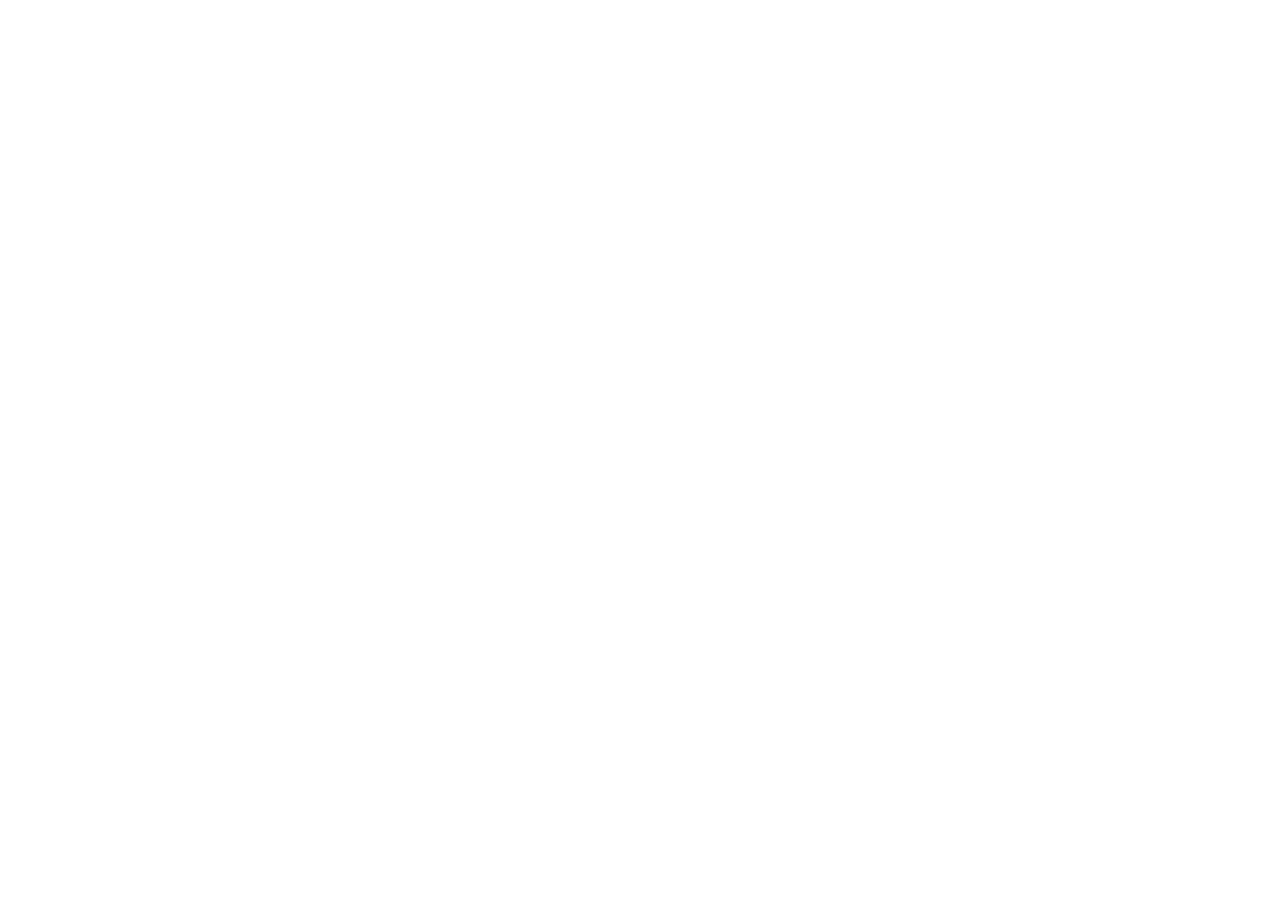
==== index.html @ 71e1ef62 "HTML Basic structure added" ====
<!DOCTYPE html>
<html lang="en">
<head>
    <meta charset="UTF-8">
    <meta name="viewport" content="width=device-width, initial-scale=1.0">
    <title>Crypter</title>
</head>
<body>
    
</body>
</html>
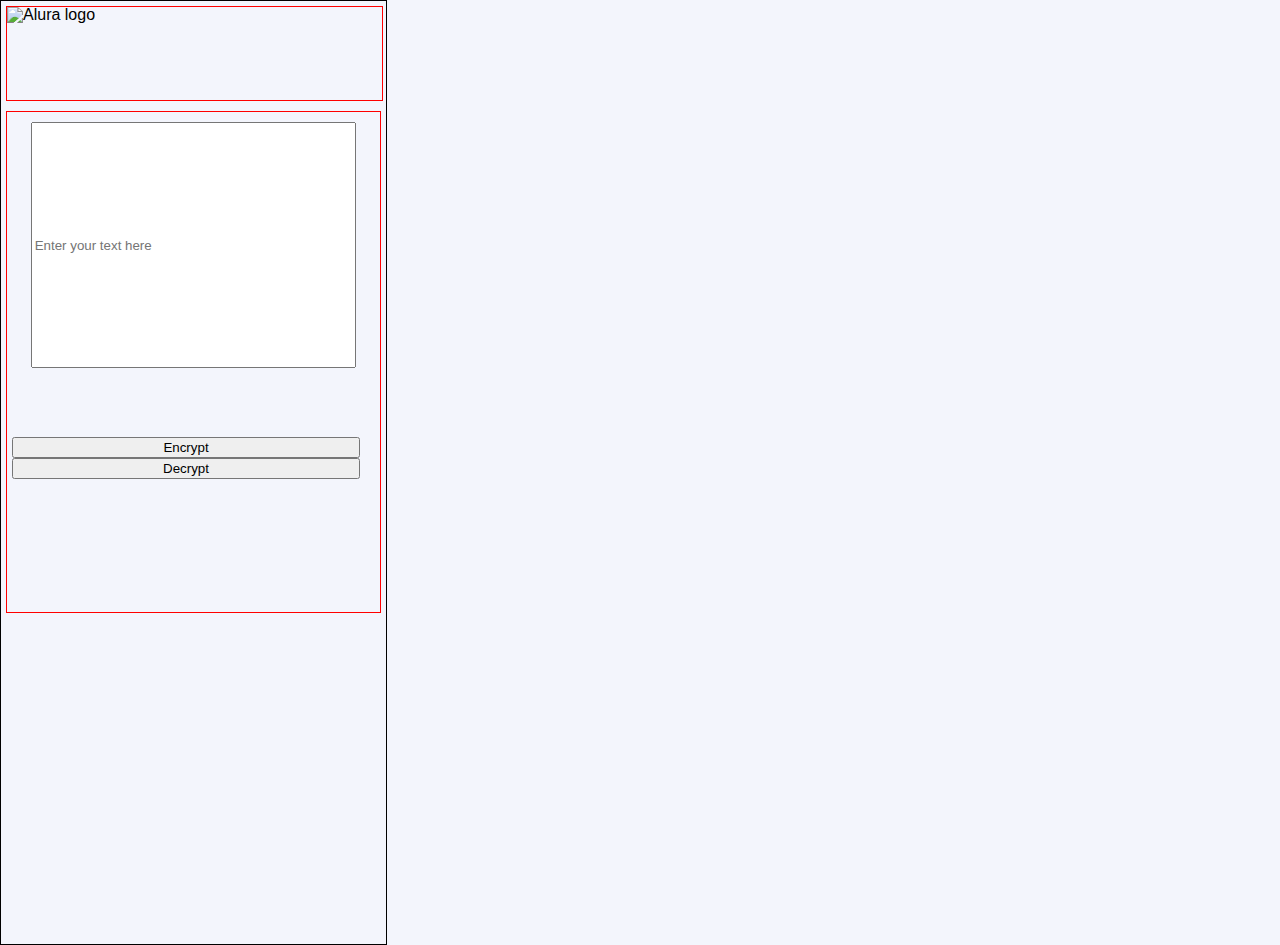
==== commit c4aa5ee6: "Started layout of the front end, mobile layout first" ====
--- a/index.html
+++ b/index.html
@@ -3,9 +3,35 @@
 <head>
     <meta charset="UTF-8">
     <meta name="viewport" content="width=device-width, initial-scale=1.0">
+    <link rel="stylesheet" href="reset.css">
+    <link rel="stylesheet" href="styles.css">
     <title>Crypter</title>
 </head>
 <body>
+    <header>
+        <div id="logo-div">
+            <img src="img/logo.jpg" alt="Alura logo" width="80px">
+        </div>
+    </header>
+    <main>
+        <div id="input-div">
+            <div id="textbox-div">
+                <input type="text" id="textbox" placeholder="Enter your text here">
+            </div>
+            <div id="buttons-div">
+                <button>Encrypt</button>
+                <button>Decrypt</button>
+            </div>
+        </div>
+        <div id="output-div">
+            <div id="output-display">
+
+            </div>
+        </div>
+    </main>
+    <footer>
+
+    </footer>
     
 </body>
 </html>--- a/styles.css
+++ b/styles.css
@@ -0,0 +1,41 @@
+body {
+    font-family: sans-serif;
+    background: #F3F5FC;
+    width: 375px;
+    height: 933px;
+    border: 1px solid black;
+    padding: 5px;
+}
+
+header {
+    width: 100%;
+    height: 10%;
+    margin: 0px 0px 10px 0px;
+    border: 1px solid red;
+}
+
+#input-div {
+    display: flex;
+    flex-direction: column;
+    height: 500px;
+    border: 1px solid red;
+
+}
+
+#textbox-div {
+    height: 60%;
+    padding: 10px;
+}
+
+#textbox {
+    display: block;
+    height: 80%;
+    width: 90%;
+    margin: auto;
+}
+
+#buttons-div {
+    display: flex;
+    flex-direction: column;
+    padding: 5px 20px 10px 5px;
+}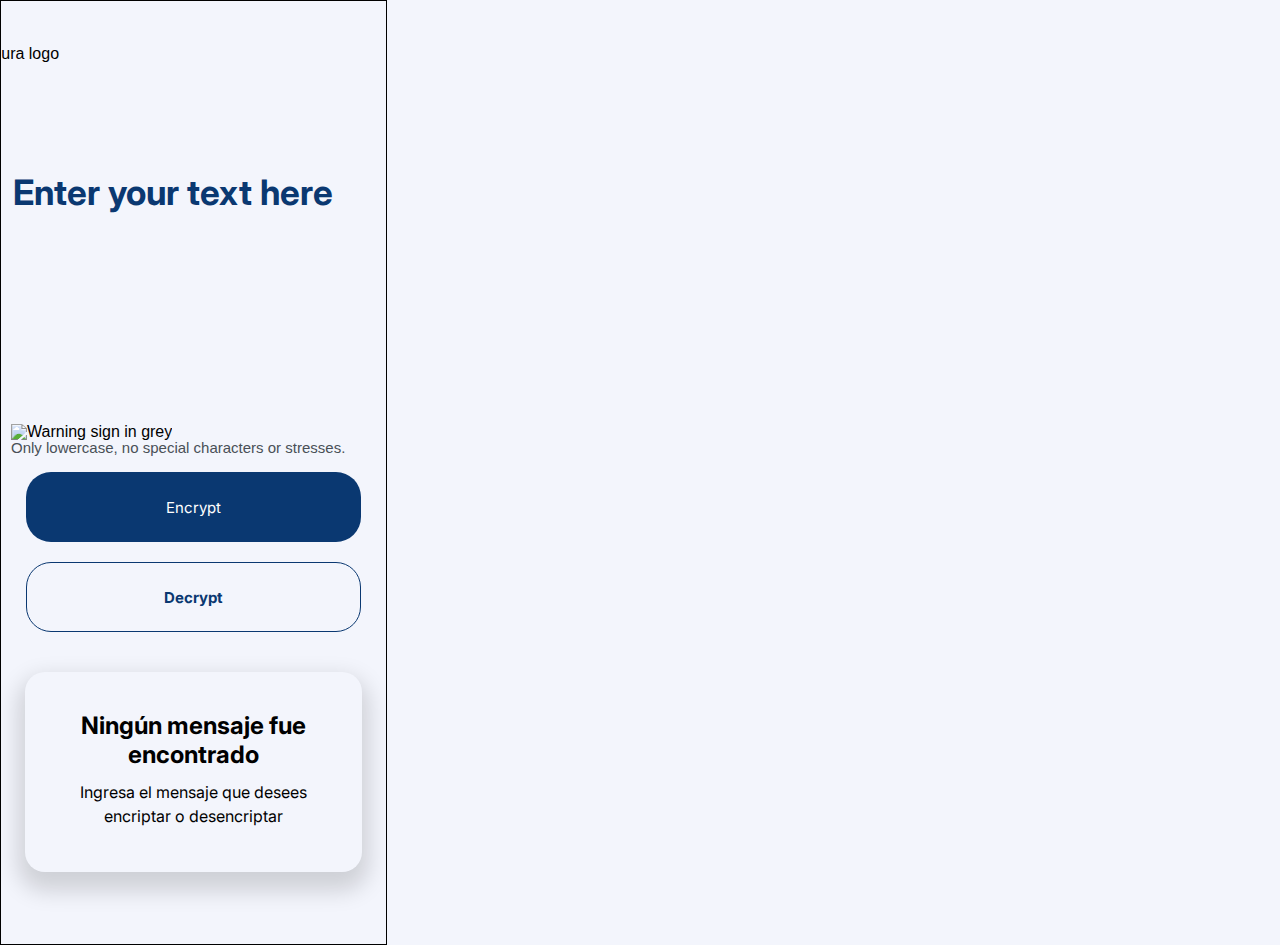
==== commit 83a5a9c1: "Finished mobile design" ====
--- a/index.html
+++ b/index.html
@@ -3,29 +3,44 @@
 <head>
     <meta charset="UTF-8">
     <meta name="viewport" content="width=device-width, initial-scale=1.0">
+
+
+    <!-- Font imports -->
+    <link rel="preconnect" href="https://fonts.googleapis.com">
+    <link rel="preconnect" href="https://fonts.gstatic.com" crossorigin>
+    <link href="https://fonts.googleapis.com/css2?family=Inter:wght@200;300&family=Montserrat:wght@300&display=swap" rel="stylesheet">
+
+
     <link rel="stylesheet" href="reset.css">
     <link rel="stylesheet" href="styles.css">
-    <title>Crypter</title>
+    <title>Encrypt</title>
 </head>
 <body>
     <header>
         <div id="logo-div">
-            <img src="img/logo.jpg" alt="Alura logo" width="80px">
+            <img src="img/Logo.png" width="140" alt="Alura logo">
         </div>
     </header>
     <main>
-        <div id="input-div">
+        <div id="input-area-div">
             <div id="textbox-div">
-                <input type="text" id="textbox" placeholder="Enter your text here">
+                <textarea name="" id="textbox" cols="30" rows="10" placeholder="Enter your text here"></textarea>
+                <div id="disclaimer">
+                    
+                    <img src="img/bi_exclamation-circle-fill-1.png" alt="Warning sign in grey">
+
+                    <p>Only lowercase, no special characters or stresses.</p>
+                </div>
             </div>
             <div id="buttons-div">
-                <button>Encrypt</button>
-                <button>Decrypt</button>
+                <button class="btn" id="encrypt-btn">Encrypt</button>
+                <button class="btn" id="decrypt-btn">Decrypt</button>
             </div>
         </div>
         <div id="output-div">
             <div id="output-display">
-
+                <h3>Ningún mensaje fue encontrado</h3>
+                <p>Ingresa el mensaje que desees encriptar o desencriptar</p>
             </div>
         </div>
     </main>
--- a/styles.css
+++ b/styles.css
@@ -9,33 +9,135 @@
 
 header {
     width: 100%;
-    height: 10%;
+    height: 96px;
     margin: 0px 0px 10px 0px;
-    border: 1px solid red;
+    display: flex;
+    flex-direction: column;
+    justify-content: center;
 }
 
-#input-div {
+#logo-div {
+    padding: 0;
+    display: flex;
+    flex-direction: row;
+    justify-content: start;
+    align-items: center;
+
+}
+
+#logo-div img {
+    margin-left: -35px;
+}
+
+#input-area-div {
+    margin-top: 50px;
     display: flex;
     flex-direction: column;
     height: 500px;
-    border: 1px solid red;
 
 }
 
 #textbox-div {
     height: 60%;
-    padding: 10px;
+    padding: 5px;
+    display: flex;
+    flex-direction: column;
+    justify-content: space-between;
 }
 
 #textbox {
     display: block;
     height: 80%;
-    width: 90%;
+    width: 100%;
     margin: auto;
+    background-color: #F3F5FC;
+    
+    border: none;
+    
+    font-size: 35px;
+    color:#0A3871;
+    font-family: 'Inter', sans-serif;
+    font-weight: bold;
+    
+    word-wrap: break-word;
+    resize: none;
+    outline: none;
+}
+
+#textbox::placeholder {
+    font-size: 35px;
+    color:#0A3871;
+    font-family: 'Inter', sans-serif;
+}
+
+#disclaimer img {
+    display: inline-block;
+}
+
+#disclaimer p {
+    display: inline-block;
+    font-size: 15px;
+    vertical-align: text-top;
+    color: #495057;
 }
 
 #buttons-div {
+    height: 160px;
+    margin-top: 10px;
     display: flex;
     flex-direction: column;
-    padding: 5px 20px 10px 5px;
+    justify-content: space-between;
+    padding: 0px 20px 0px 20px;
+
+}
+
+.btn {
+    height: 70px;
+    border-radius: 25px;
+    font-family: 'Inter';
+    font-size: 15px;
+}
+
+#encrypt-btn {
+    background-color: #0A3871;
+    color: white;
+    border: none;
+}
+
+#decrypt-btn {
+    background-color: #F3F5FC;
+    border: 1px solid #0A3871;
+    color: #0A3871;
+    font-weight: bold;
+}
+
+#output-div {
+    height: 200px;
+    width: 90%;
+    margin: auto;
+    margin-top: 20px;
+    border-radius: 20px;
+
+    box-shadow: 0px 12px 22px 7px rgba(0,0,0,0.15);
+}
+
+#output-display {
+    text-align: center;
+    line-height: 50px;
+    padding: 40px 20px 40px 20px;
+}
+
+#output-display h3{
+    font-family: 'Inter';
+    font-weight: 700;
+    font-size: 24px;
+    line-height: 28.8px;
+    margin: 0 0 10px 0;
+}
+
+#output-display p{
+    font-family: 'Inter';
+    font-weight: 400;
+    font-size: 16px;
+    line-height: 24px;
 }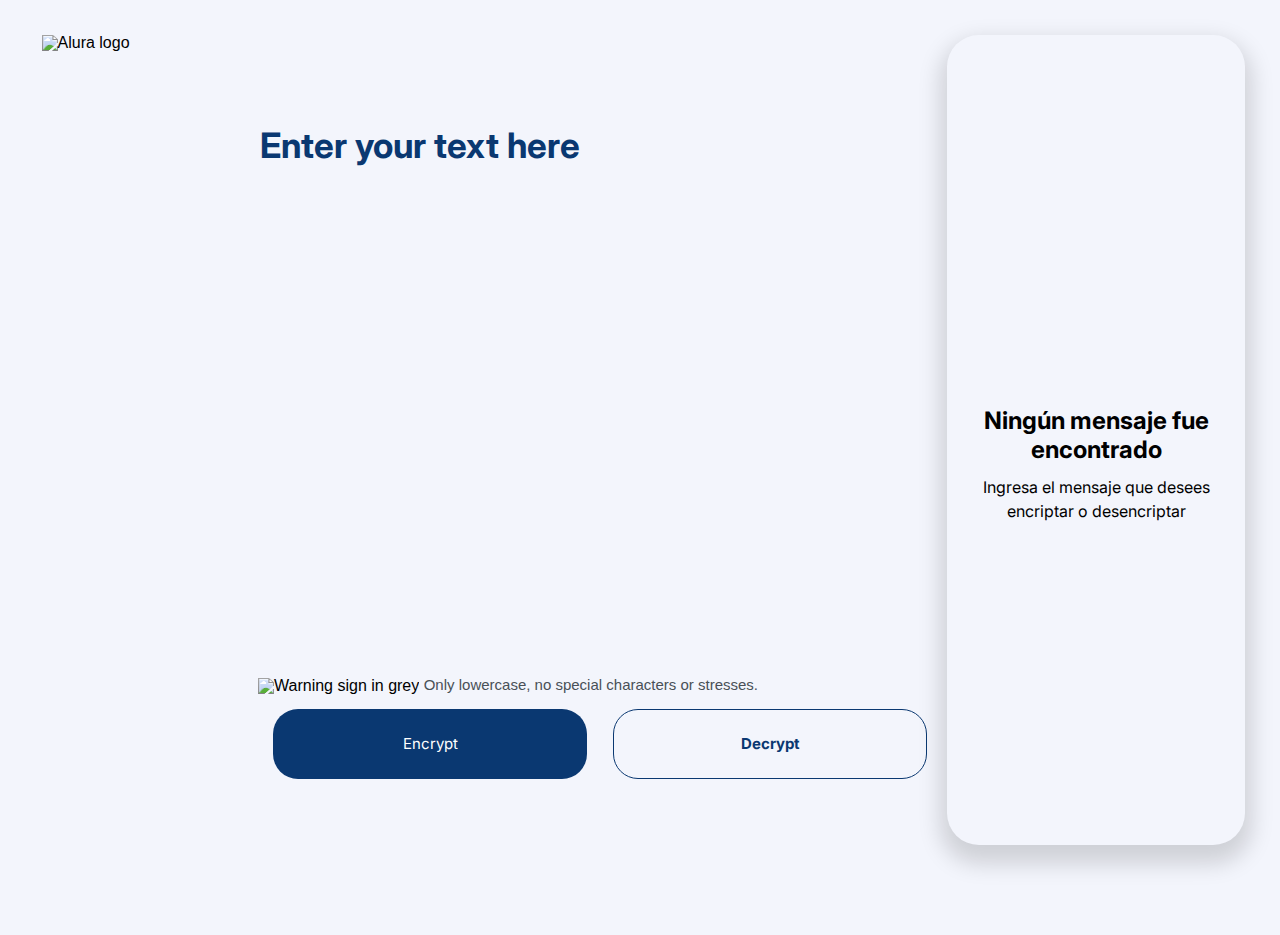
==== commit e818ac7b: "Finished the responsive design for tablets and laptops" ====
--- a/index.html
+++ b/index.html
@@ -10,7 +10,7 @@
     <link rel="preconnect" href="https://fonts.gstatic.com" crossorigin>
     <link href="https://fonts.googleapis.com/css2?family=Inter:wght@200;300&family=Montserrat:wght@300&display=swap" rel="stylesheet">
 
-
+    <!-- CSS stylesheets -->
     <link rel="stylesheet" href="reset.css">
     <link rel="stylesheet" href="styles.css">
     <title>Encrypt</title>
@@ -39,6 +39,7 @@
         </div>
         <div id="output-div">
             <div id="output-display">
+                <img src="img/Muñeco.png" alt="">
                 <h3>Ningún mensaje fue encontrado</h3>
                 <p>Ingresa el mensaje que desees encriptar o desencriptar</p>
             </div>
--- a/styles.css
+++ b/styles.css
@@ -1,16 +1,16 @@
 body {
     font-family: sans-serif;
     background: #F3F5FC;
-    width: 375px;
-    height: 933px;
-    border: 1px solid black;
     padding: 5px;
-}
+    height: 100%;
+}
+
+
 
 header {
     width: 100%;
-    height: 96px;
-    margin: 0px 0px 10px 0px;
+    height: 10%;
+    margin: 10px 0px 0px 0px;
     display: flex;
     flex-direction: column;
     justify-content: center;
@@ -29,16 +29,24 @@
     margin-left: -35px;
 }
 
+main {
+    height: 90%;
+    display: flex;
+    flex-direction: column;
+    justify-content: space-evenly;
+}
+
+
 #input-area-div {
     margin-top: 50px;
     display: flex;
     flex-direction: column;
-    height: 500px;
+    height: /*500px*/ 70%;
 
 }
 
 #textbox-div {
-    height: 60%;
+    height: 77%;
     padding: 5px;
     display: flex;
     flex-direction: column;
@@ -116,7 +124,7 @@
     width: 90%;
     margin: auto;
     margin-top: 20px;
-    border-radius: 20px;
+    border-radius: 32px;
 
     box-shadow: 0px 12px 22px 7px rgba(0,0,0,0.15);
 }
@@ -125,6 +133,10 @@
     text-align: center;
     line-height: 50px;
     padding: 40px 20px 40px 20px;
+}
+
+#output-display img {
+    display: none;
 }
 
 #output-display h3{
@@ -140,4 +152,66 @@
     font-weight: 400;
     font-size: 16px;
     line-height: 24px;
+}
+
+@media screen and (min-width: 768px) {
+    #buttons-div {
+        flex-direction: row;
+    }
+
+    .btn {
+        width: 48%;
+    }
+        
+}
+
+@media screen and (min-width: 1024px) {
+
+    html {
+        height: 100%;
+    }
+
+    body {
+        display: flex;
+        flex-direction: row;
+        height: 100%;
+    }
+
+    header {
+        width: 20%;
+        height: 100%;
+        margin-top: 30px;
+        justify-content: flex-start;
+
+    }
+
+    #logo-div {
+        flex-direction: column;
+    }
+
+    main {
+        width: 80%;
+        height: 100%;
+        flex-direction: row;
+        padding: 10px 30px 0px 0px;
+    }
+
+    #input-area-div {
+        width: 70%;
+        height: 90%;
+    }
+
+    #output-div {
+        width: 30%;
+        height: 90%;
+        display: flex;
+        flex-direction: column;
+        justify-content: center;
+    }
+
+    #output-display img{
+        display: inline-block;
+        width: 100%;
+    }
+    
 }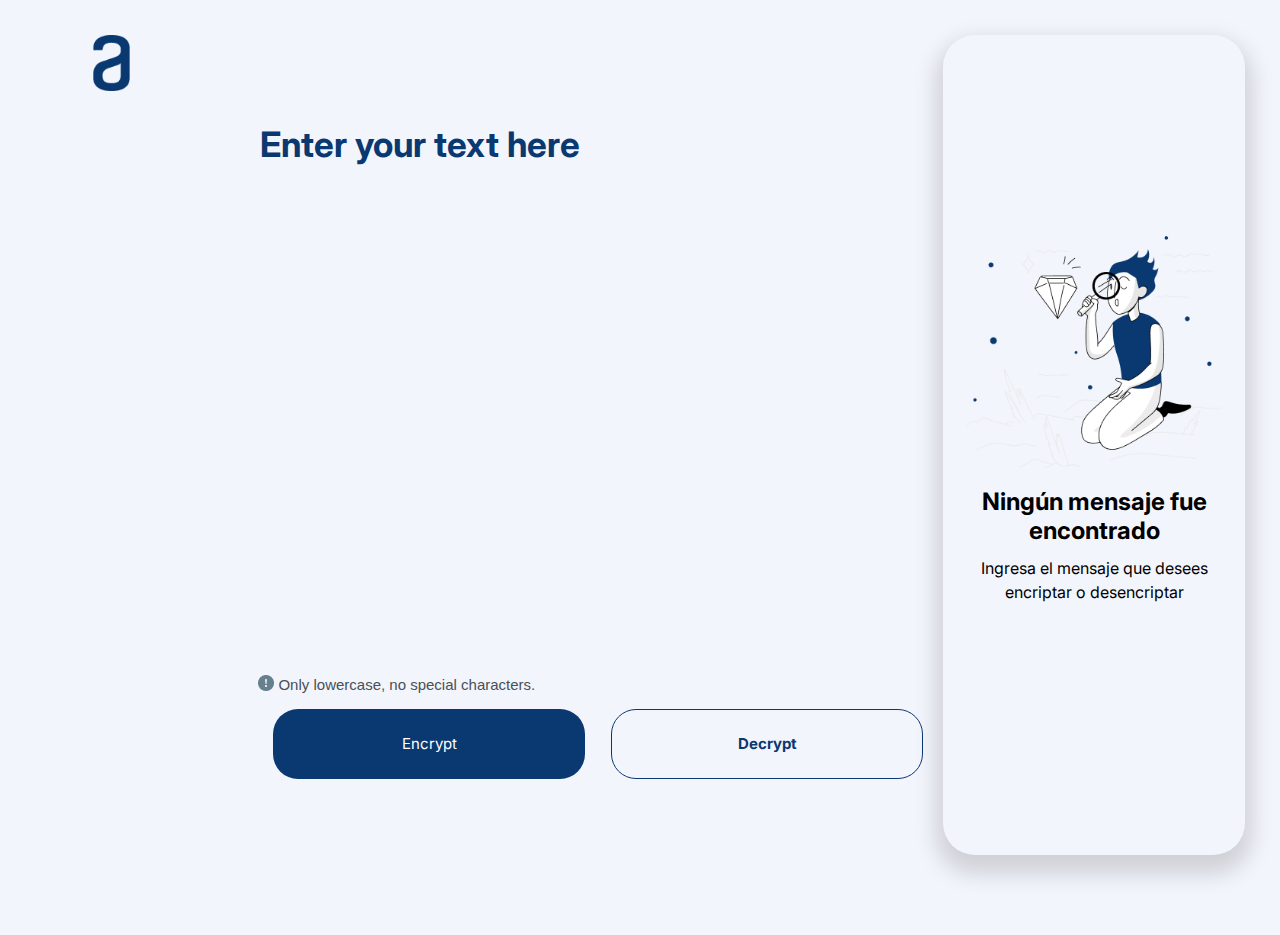
==== commit a6e0f221: "Merged with the JS branch and fixed all issues, leaving it functional" ====
--- a/index.html
+++ b/index.html
@@ -4,6 +4,7 @@
     <meta charset="UTF-8">
     <meta name="viewport" content="width=device-width, initial-scale=1.0">
 
+    <script src="js/main.js"></script>
 
     <!-- Font imports -->
     <link rel="preconnect" href="https://fonts.googleapis.com">
@@ -13,7 +14,9 @@
     <!-- CSS stylesheets -->
     <link rel="stylesheet" href="reset.css">
     <link rel="stylesheet" href="styles.css">
+
     <title>Encrypt</title>
+
 </head>
 <body>
     <header>
@@ -24,24 +27,29 @@
     <main>
         <div id="input-area-div">
             <div id="textbox-div">
-                <textarea name="" id="textbox" cols="30" rows="10" placeholder="Enter your text here"></textarea>
+                <textarea id="textbox" cols="30" rows="10" placeholder="Enter your text here"></textarea>
                 <div id="disclaimer">
                     
                     <img src="img/bi_exclamation-circle-fill-1.png" alt="Warning sign in grey">
 
-                    <p>Only lowercase, no special characters or stresses.</p>
+                    <p>Only lowercase, no special characters.</p>
                 </div>
             </div>
             <div id="buttons-div">
-                <button class="btn" id="encrypt-btn">Encrypt</button>
-                <button class="btn" id="decrypt-btn">Decrypt</button>
+                <button onclick="encrypt()" class="btn" id="encrypt-btn">Encrypt</button>
+                <button onclick="decrypt()" class="btn" id="decrypt-btn">Decrypt</button>
             </div>
         </div>
         <div id="output-div">
             <div id="output-display">
-                <img src="img/Muñeco.png" alt="">
-                <h3>Ningún mensaje fue encontrado</h3>
-                <p>Ingresa el mensaje que desees encriptar o desencriptar</p>
+                <div id="no-message-display">
+                    <img src="img/Muñeco.png" alt="">
+                    <h3>Ningún mensaje fue encontrado</h3>
+                    <p>Ingresa el mensaje que desees encriptar o desencriptar</p>
+                </div>
+                <div id="message-display-div">
+                    <p id="message-display"></p>
+                </div>
             </div>
         </div>
     </main>
--- a/styles.css
+++ b/styles.css
@@ -120,6 +120,10 @@
 }
 
 #output-div {
+    overflow-y: auto;
+    overflow-wrap: break-word;
+    padding: 5px 3px 5px 3px;
+
     height: 200px;
     width: 90%;
     margin: auto;
@@ -135,11 +139,11 @@
     padding: 40px 20px 40px 20px;
 }
 
-#output-display img {
+#output-display #no-message-display img {
     display: none;
 }
 
-#output-display h3{
+#output-display #no-message-display h3{
     font-family: 'Inter';
     font-weight: 700;
     font-size: 24px;
@@ -147,11 +151,19 @@
     margin: 0 0 10px 0;
 }
 
-#output-display p{
+#output-display #no-message-display p{
     font-family: 'Inter';
     font-weight: 400;
     font-size: 16px;
     line-height: 24px;
+}
+
+#message-display {
+    display: inline-block;
+    font-size: 35px;
+    text-align: justify;
+    max-height: 90%;
+
 }
 
 @media screen and (min-width: 768px) {
@@ -209,7 +221,7 @@
         justify-content: center;
     }
 
-    #output-display img{
+    #output-display #no-message-display img{
         display: inline-block;
         width: 100%;
     }
